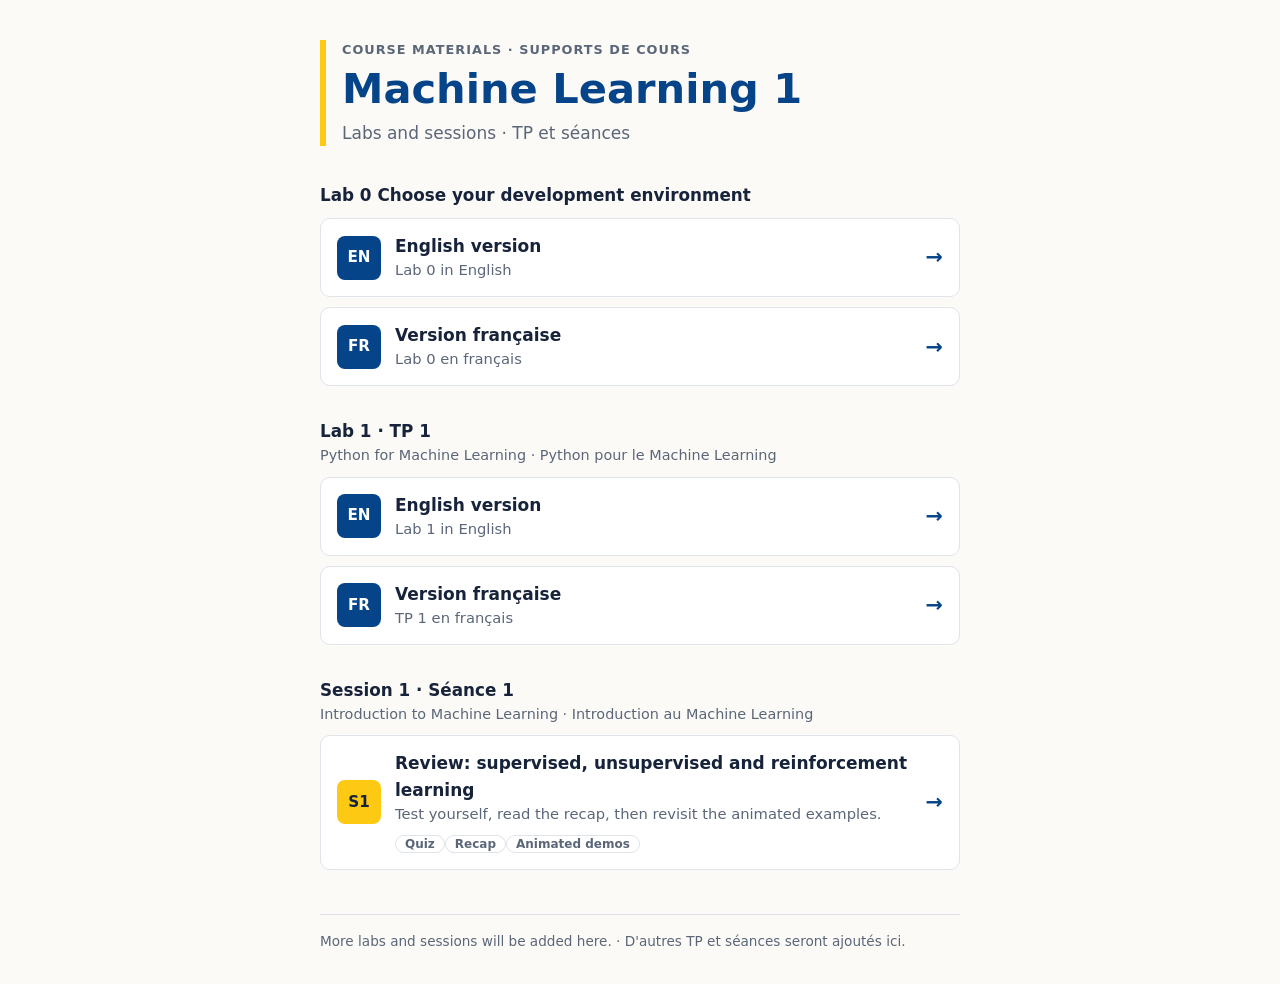
==== index.html @ 317be813 "ML Lab1" ====
<!DOCTYPE html>
<html lang="en">
<head>
<meta charset="utf-8">
<meta name="viewport" content="width=device-width, initial-scale=1, viewport-fit=cover">
<title>Machine Learning 1 – Course materials</title>
<meta name="description" content="Machine Learning 1: labs and sessions. Supports de cours: TP et séances.">
<style>
:root{--bg:#fbfaf6;--ink:#17233a;--muted:#5b6679;--blue:#054489;--yellow:#fdc913;--line:#dfe3ea;--surface:#fff;--onblue:#fff}
@media (prefers-color-scheme:dark){:root{--bg:#0d1526;--ink:#e8eefc;--muted:#9aa8c4;--blue:#7fb2ff;--line:#26365a;--surface:#14203a;--onblue:#0d1526}}
*{box-sizing:border-box}
body{margin:0;min-height:100vh;background:var(--bg);color:var(--ink);font:400 17px/1.55 system-ui,-apple-system,"Segoe UI",sans-serif;padding:max(24px,env(safe-area-inset-top)) 20px max(32px,env(safe-area-inset-bottom))}
main{max-width:640px;margin:0 auto}
header{border-left:6px solid var(--yellow);padding-left:16px;margin:16px 0 36px}
.kick{margin:0 0 6px;font-size:.8rem;font-weight:700;letter-spacing:.08em;text-transform:uppercase;color:var(--muted)}
h1{font-size:clamp(1.9rem,6vw,2.6rem);line-height:1.1;margin:0 0 8px;color:var(--blue)}
header p{margin:0;color:var(--muted)}
h2{font-size:1.05rem;margin:32px 0 4px}
h2 small{display:block;font-weight:400;color:var(--muted);font-size:.9rem}
.card{display:flex;align-items:center;gap:14px;margin:10px 0;padding:14px 16px;background:var(--surface);border:1px solid var(--line);border-radius:10px;color:var(--ink);text-decoration:none;transition:transform .15s,border-color .15s}
.card:hover,.card:focus-visible{border-color:var(--blue);transform:translateY(-2px);outline:none}
.card:focus-visible{box-shadow:0 0 0 3px var(--yellow)}
.tag{flex:none;width:44px;height:44px;display:grid;place-items:center;border-radius:8px;background:var(--blue);color:var(--onblue);font-weight:800;font-size:.95rem}
.tag.y{background:var(--yellow);color:#17233a}
.txt{flex:1;min-width:0}
.txt b{display:block}
.txt span{display:block;color:var(--muted);font-size:.92rem}
.go{flex:none;color:var(--blue);font-size:1.3rem;font-weight:700}
.pills{display:flex;gap:6px;flex-wrap:wrap;margin-top:6px}
.pills i{font-style:normal;font-size:.75rem;font-weight:600;padding:1px 9px;border-radius:999px;border:1px solid var(--line);color:var(--muted)}
footer{margin-top:44px;padding-top:16px;border-top:1px solid var(--line);color:var(--muted);font-size:.85rem}
@media (prefers-reduced-motion:reduce){.card{transition:none}.card:hover{transform:none}}
</style>
</head>
<body>
<main>
<header>
  <p class="kick">Course materials · Supports de cours</p>
  <h1>Machine Learning 1</h1>
  <p>Labs and sessions · TP et séances</p>
</header>
<h2>Lab 0 Choose your development environment</h2>
<a class="card" href="lab1_part0_environments.html">
  <span class="tag">EN</span>
  <span class="txt"><b>English version</b><span>Lab 0 in English</span></span>
  <span class="go" aria-hidden="true">→</span>
</a>
<a class="card" href="lab1_part0_environments_fr.html">
  <span class="tag">FR</span>
  <span class="txt"><b>Version française</b><span>Lab 0 en français</span></span>
  <span class="go" aria-hidden="true">→</span>
</a>

<h2>Lab 1 · TP 1
  <small>Python for Machine Learning · Python pour le Machine Learning</small></h2>
<a class="card" href="lab1_en.html">
  <span class="tag">EN</span>
  <span class="txt"><b>English version</b><span>Lab 1 in English</span></span>
  <span class="go" aria-hidden="true">→</span>
</a>
<a class="card" href="lab1_fr.html">
  <span class="tag">FR</span>
  <span class="txt"><b>Version française</b><span>TP 1 en français</span></span>
  <span class="go" aria-hidden="true">→</span>
</a>

<h2>Session 1 · Séance 1
  <small>Introduction to Machine Learning · Introduction au Machine Learning</small></h2>
<a class="card" href="session1_ml_paradigms.html">
  <span class="tag y">S1</span>
  <span class="txt"><b>Review: supervised, unsupervised and reinforcement learning</b>
    <span>Test yourself, read the recap, then revisit the animated examples.</span>
    <span class="pills"><i>Quiz</i><i>Recap</i><i>Animated demos</i></span></span>
  <span class="go" aria-hidden="true">→</span>
</a>

<footer>More labs and sessions will be added here. · D'autres TP et séances seront ajoutés ici.</footer>
</main>
</body>
</html>
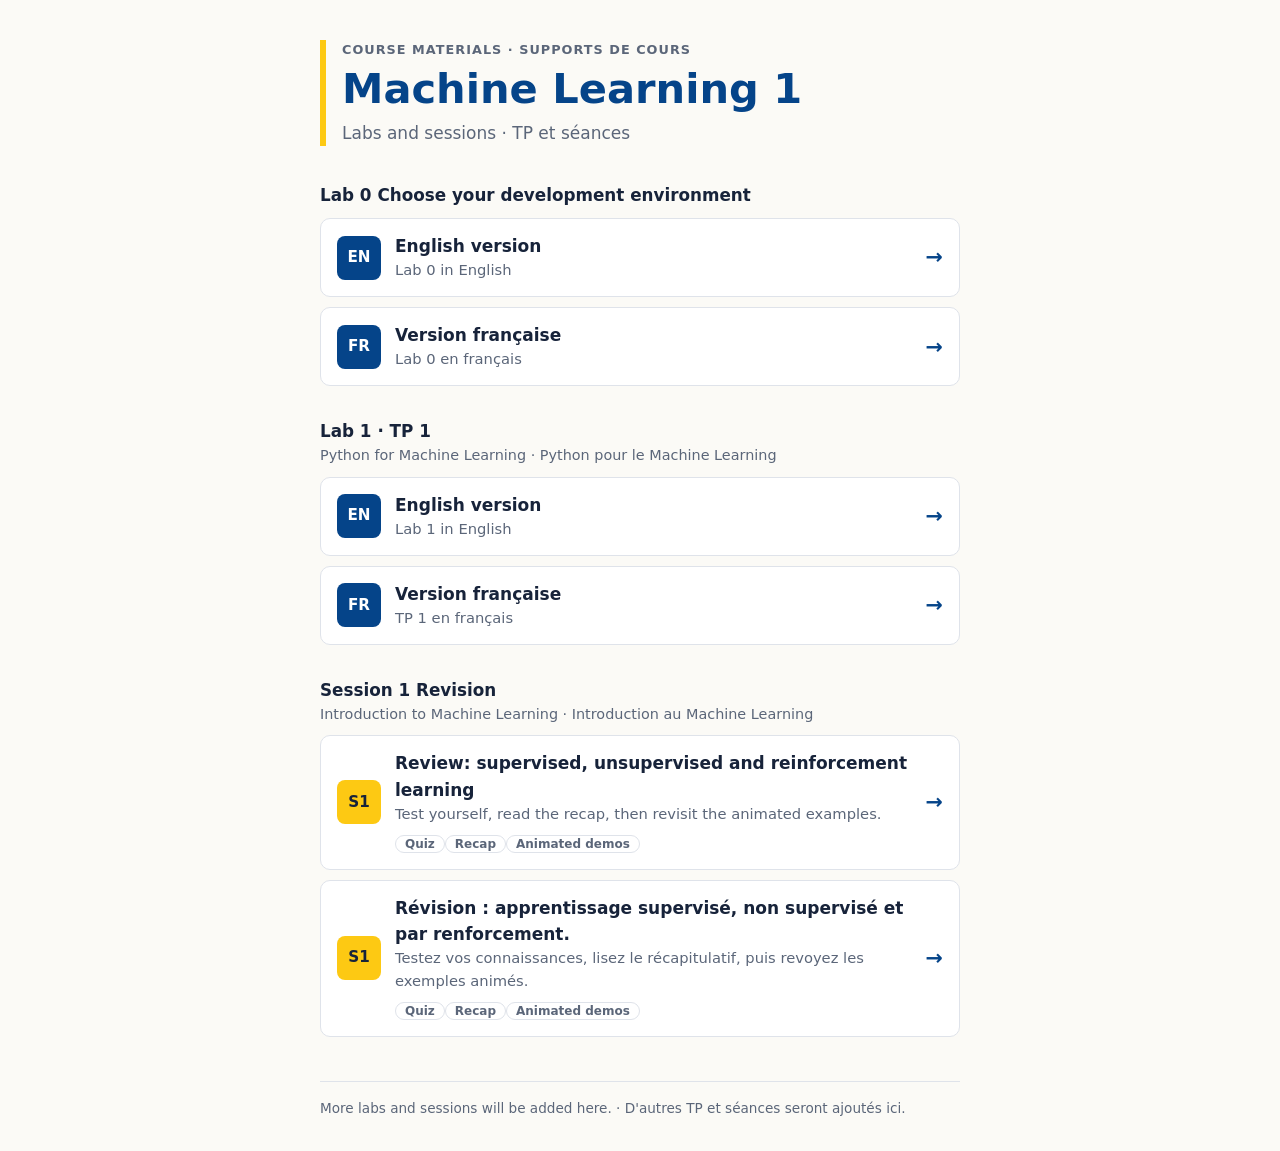
==== commit f8628a7d: "Machine Learning" ====
--- a/index.html
+++ b/index.html
@@ -64,7 +64,7 @@
   <span class="go" aria-hidden="true">→</span>
 </a>
 
-<h2>Session 1 · Séance 1
+<h2>Session 1 Revision
   <small>Introduction to Machine Learning · Introduction au Machine Learning</small></h2>
 <a class="card" href="session1_ml_paradigms.html">
   <span class="tag y">S1</span>
@@ -73,7 +73,13 @@
     <span class="pills"><i>Quiz</i><i>Recap</i><i>Animated demos</i></span></span>
   <span class="go" aria-hidden="true">→</span>
 </a>
-
+<a class="card" href="session1_ml_paradigms_fr.html">
+  <span class="tag y">S1</span>
+  <span class="txt"><b>Révision : apprentissage supervisé, non supervisé et par renforcement.</b>
+    <span>Testez vos connaissances, lisez le récapitulatif, puis revoyez les exemples animés.</span>
+    <span class="pills"><i>Quiz</i><i>Recap</i><i>Animated demos</i></span></span>
+  <span class="go" aria-hidden="true">→</span>
+</a>
 <footer>More labs and sessions will be added here. · D'autres TP et séances seront ajoutés ici.</footer>
 </main>
 </body>
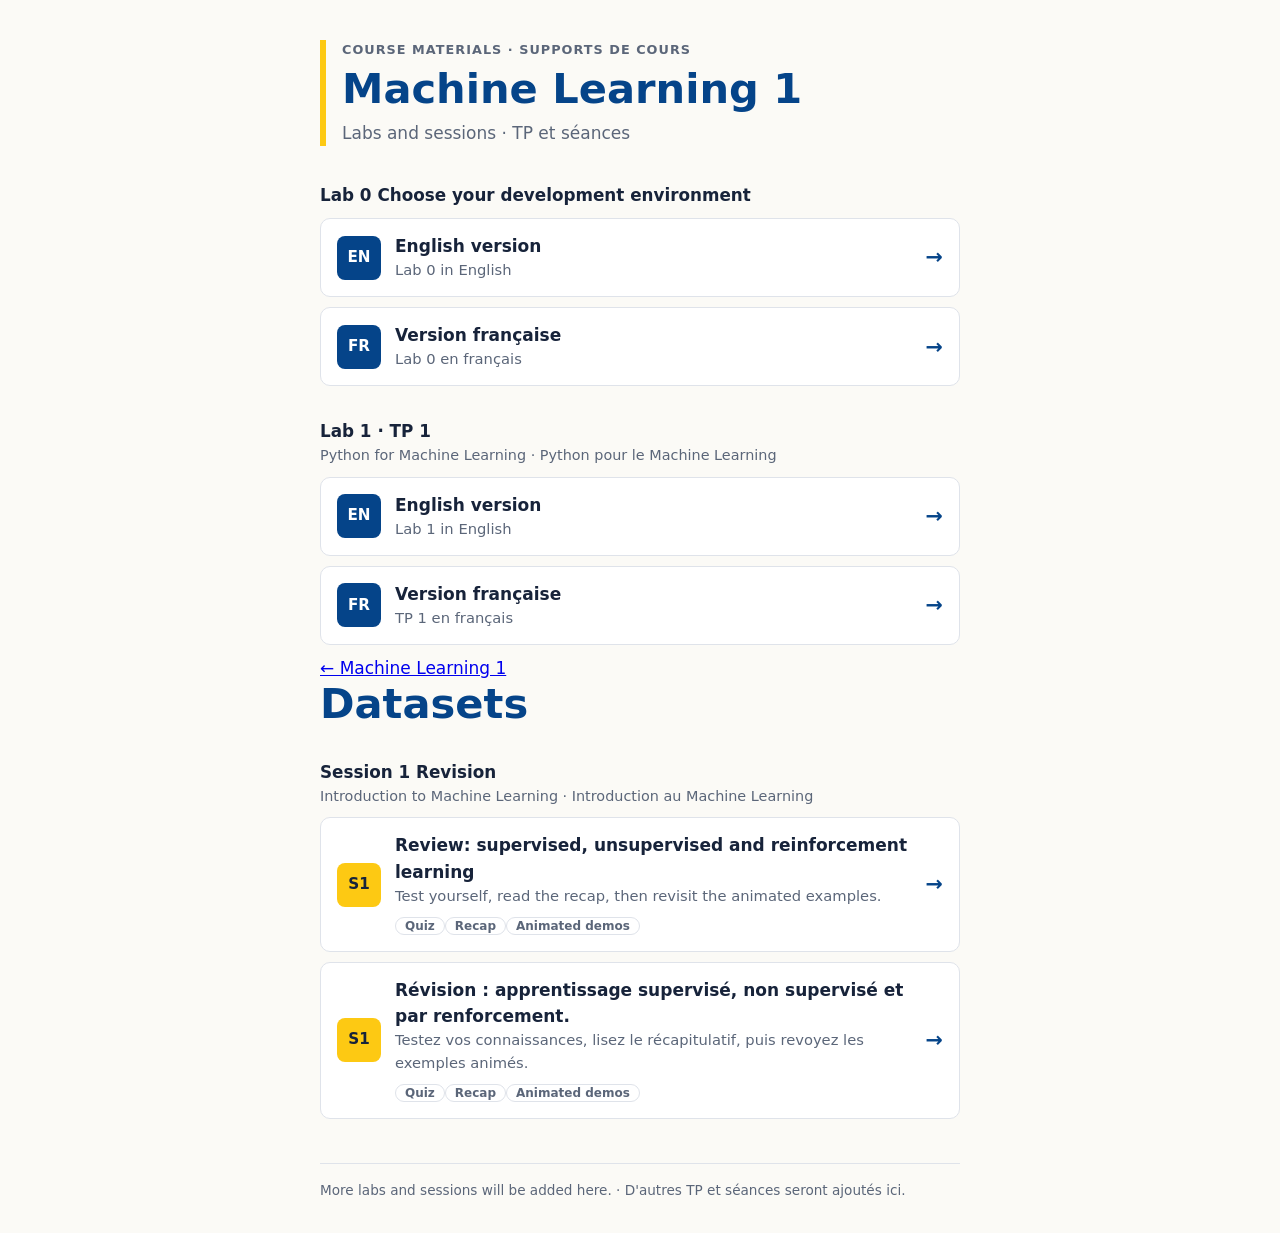
==== commit 4572d801: "data" ====
--- a/index.html
+++ b/index.html
@@ -63,7 +63,8 @@
   <span class="txt"><b>Version française</b><span>TP 1 en français</span></span>
   <span class="go" aria-hidden="true">→</span>
 </a>
-
+<a class="back" href="index.html">← Machine Learning 1</a>
+<h1 class="back" href="https://github.com/Noura-ABOUDI/Lab-1-Python-AI/tree/master/data">Datasets</h1>
 <h2>Session 1 Revision
   <small>Introduction to Machine Learning · Introduction au Machine Learning</small></h2>
 <a class="card" href="session1_ml_paradigms.html">
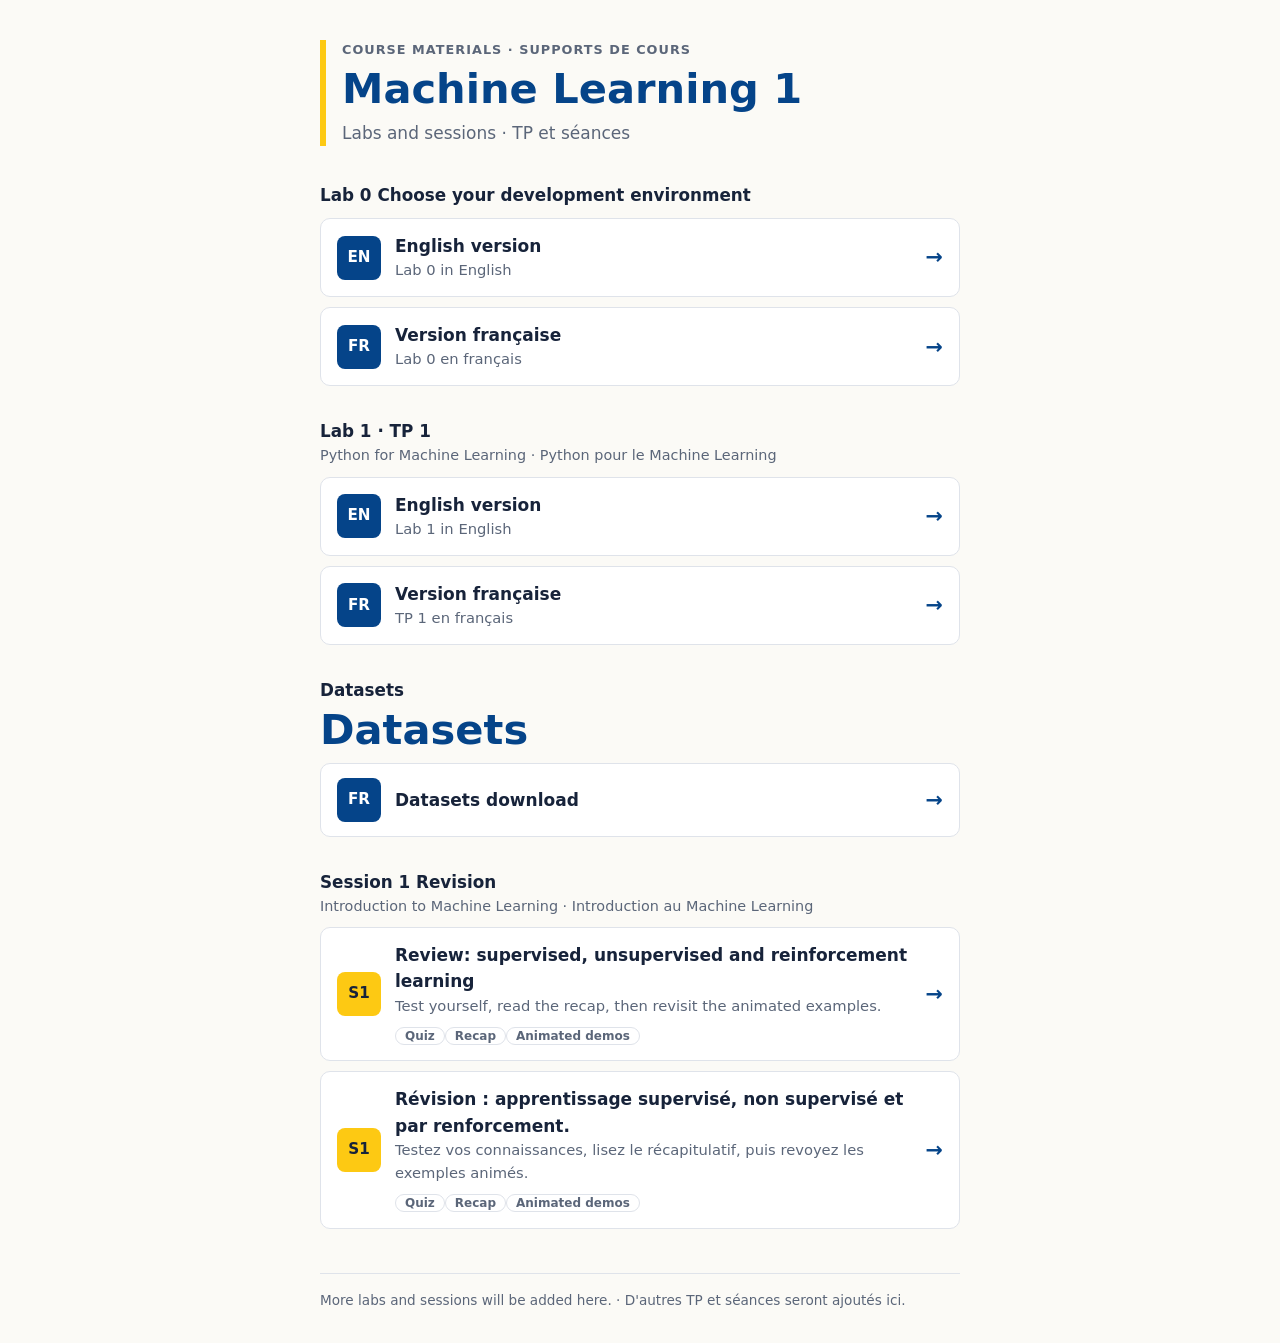
==== commit 08b8ff00: "data" ====
--- a/index.html
+++ b/index.html
@@ -63,8 +63,13 @@
   <span class="txt"><b>Version française</b><span>TP 1 en français</span></span>
   <span class="go" aria-hidden="true">→</span>
 </a>
-<a class="back" href="index.html">← Machine Learning 1</a>
-<h1 class="back" href="https://github.com/Noura-ABOUDI/Lab-1-Python-AI/tree/master/data">Datasets</h1>
+<h2>Datasets</h2>
+<h1 >Datasets</h1>
+<a class="card" href="https://github.com/Noura-ABOUDI/Lab-1-Python-AI/tree/master/data.html">
+  <span class="tag">FR</span>
+  <span class="txt"><b>Datasets download</b></span>
+  <span class="go" aria-hidden="true">→</span>
+</a>
 <h2>Session 1 Revision
   <small>Introduction to Machine Learning · Introduction au Machine Learning</small></h2>
 <a class="card" href="session1_ml_paradigms.html">
